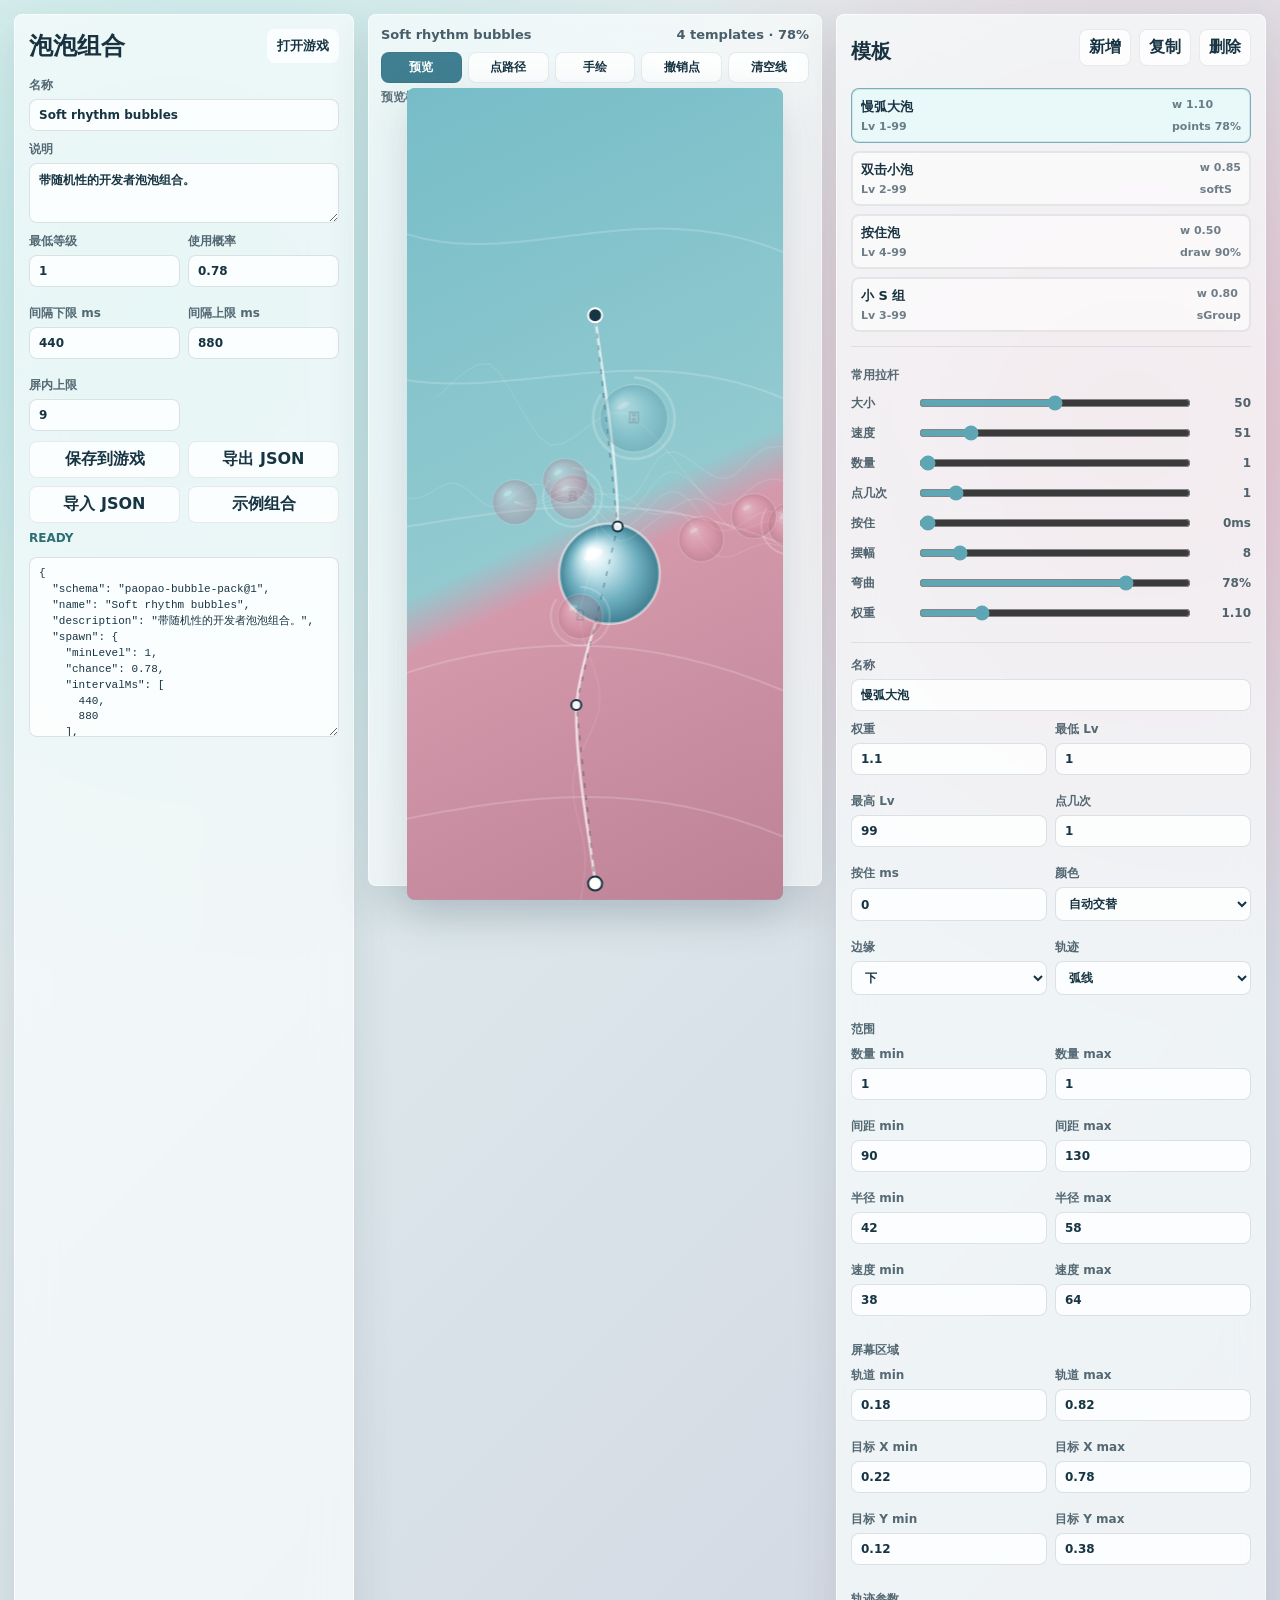
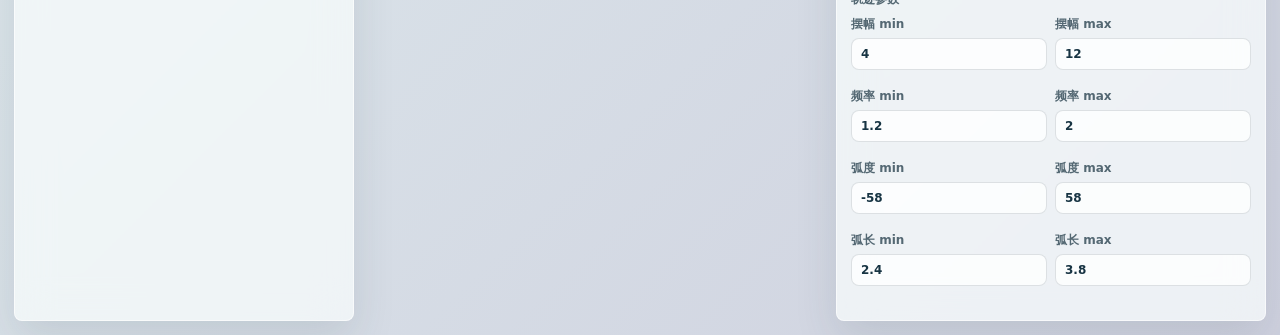
==== editor.html @ 8b2f03f8 "Add bubble path editor" ====
<!doctype html>
<html lang="zh-CN">
  <head>
    <meta charset="UTF-8" />
    <meta name="viewport" content="width=device-width, initial-scale=1" />
    <meta name="theme-color" content="#6eafc0" />
    <title>泡泡组合编辑器</title>
    <link rel="stylesheet" href="./editor.css?v=1.0.29" />
  </head>
  <body>
    <main class="editor-shell">
      <aside class="panel pack-panel">
        <header>
          <h1>泡泡组合</h1>
          <a class="game-link" href="./index.html?dev=1">打开游戏</a>
        </header>

        <label>
          名称
          <input id="packName" type="text" maxlength="40" />
        </label>
        <label>
          说明
          <textarea id="packDescription" rows="3" maxlength="160"></textarea>
        </label>

        <div class="field-grid">
          <label>
            最低等级
            <input id="spawnMinLevel" type="number" min="1" max="99" step="1" />
          </label>
          <label>
            使用概率
            <input id="spawnChance" type="number" min="0" max="1" step="0.05" />
          </label>
          <label>
            间隔下限 ms
            <input id="intervalMin" type="number" min="160" max="2400" step="20" />
          </label>
          <label>
            间隔上限 ms
            <input id="intervalMax" type="number" min="160" max="2400" step="20" />
          </label>
          <label>
            屏内上限
            <input id="maxActive" type="number" min="1" max="10" step="1" />
          </label>
        </div>

        <div class="button-row">
          <button id="savePack" type="button">保存到游戏</button>
          <button id="exportPack" type="button">导出 JSON</button>
        </div>
        <div class="button-row">
          <button id="importPack" type="button">导入 JSON</button>
          <button id="resetPack" type="button">示例组合</button>
        </div>
        <input id="importFile" type="file" accept="application/json,.json" hidden />
        <p id="statusLine" class="status-line">READY</p>
        <textarea id="jsonOutput" class="json-output" spellcheck="false"></textarea>
      </aside>

      <section class="preview-panel">
        <div class="preview-top">
          <strong id="previewName">Preview</strong>
          <span id="previewMeta">0 templates</span>
        </div>
        <div class="draw-toolbar" aria-label="轨迹绘制工具">
          <button class="tool-button active" data-mode="preview" type="button">预览</button>
          <button class="tool-button" data-mode="points" type="button">点路径</button>
          <button class="tool-button" data-mode="draw" type="button">手绘</button>
          <button id="undoPathPoint" type="button">撤销点</button>
          <button id="clearPath" type="button">清空线</button>
        </div>
        <p id="drawHint" class="draw-hint">点路径：点击添加节点，拖动已有节点微调。手绘：按住拖出轨迹。</p>
        <canvas id="previewCanvas" width="390" height="844"></canvas>
      </section>

      <aside class="panel template-panel">
        <header>
          <h2>模板</h2>
          <div class="mini-actions">
            <button id="addTemplate" type="button">新增</button>
            <button id="duplicateTemplate" type="button">复制</button>
            <button id="deleteTemplate" type="button">删除</button>
          </div>
        </header>
        <div id="templateList" class="template-list"></div>

        <section class="quick-controls">
          <h3>常用拉杆</h3>
          <label class="slider-row">
            <span>大小</span>
            <input data-slider="size" type="range" min="14" max="86" step="1" />
            <output data-slider-value="size"></output>
          </label>
          <label class="slider-row">
            <span>速度</span>
            <input data-slider="speed" type="range" min="8" max="260" step="1" />
            <output data-slider-value="speed"></output>
          </label>
          <label class="slider-row">
            <span>数量</span>
            <input data-slider="count" type="range" min="1" max="8" step="1" />
            <output data-slider-value="count"></output>
          </label>
          <label class="slider-row">
            <span>点几次</span>
            <input data-slider="tapCount" type="range" min="0" max="9" step="1" />
            <output data-slider-value="tapCount"></output>
          </label>
          <label class="slider-row">
            <span>按住</span>
            <input data-slider="holdMs" type="range" min="0" max="5000" step="50" />
            <output data-slider-value="holdMs"></output>
          </label>
          <label class="slider-row">
            <span>摆幅</span>
            <input data-slider="amplitude" type="range" min="0" max="64" step="1" />
            <output data-slider-value="amplitude"></output>
          </label>
          <label class="slider-row">
            <span>弯曲</span>
            <input data-slider="pathCurve" type="range" min="0" max="100" step="1" />
            <output data-slider-value="pathCurve"></output>
          </label>
          <label class="slider-row">
            <span>权重</span>
            <input data-slider="weight" type="range" min="0.05" max="5" step="0.05" />
            <output data-slider-value="weight"></output>
          </label>
        </section>

        <form id="templateForm" class="template-form">
          <label>
            名称
            <input data-template="label" type="text" maxlength="28" />
          </label>

          <div class="field-grid">
            <label>
              权重
              <input data-template="weight" type="number" min="0.05" max="20" step="0.05" />
            </label>
            <label>
              最低 Lv
              <input data-template="levelMin" type="number" min="1" max="99" step="1" />
            </label>
            <label>
              最高 Lv
              <input data-template="levelMax" type="number" min="1" max="99" step="1" />
            </label>
            <label>
              点几次
              <input data-template="tapCount" type="number" min="0" max="9" step="1" />
            </label>
            <label>
              按住 ms
              <input data-template="holdMs" type="number" min="0" max="5000" step="50" />
            </label>
            <label>
              颜色
              <select data-template="colorMode">
                <option value="auto">自动交替</option>
                <option value="random">随机</option>
                <option value="background">出生背景</option>
                <option value="left">蓝色</option>
                <option value="right">粉色</option>
              </select>
            </label>
            <label>
              边缘
              <select data-template="edge">
                <option value="random">随机</option>
                <option value="left">左</option>
                <option value="right">右</option>
                <option value="top">上</option>
                <option value="bottom">下</option>
              </select>
            </label>
            <label>
              轨迹
              <select data-template="trajectory">
                <option value="straight">直线</option>
                <option value="softS">柔 S</option>
                <option value="arc">弧线</option>
                <option value="zigzag">轻折线</option>
                <option value="spray">喷射</option>
                <option value="fan">扇形</option>
                <option value="sGroup">S 组</option>
                <option value="arcDuo">双弧</option>
              </select>
            </label>
          </div>

          <h3>范围</h3>
          <div class="field-grid">
            <label>
              数量 min
              <input data-template="count.0" type="number" min="1" max="8" step="1" />
            </label>
            <label>
              数量 max
              <input data-template="count.1" type="number" min="1" max="8" step="1" />
            </label>
            <label>
              间距 min
              <input data-template="spacingMs.0" type="number" min="0" max="1400" step="10" />
            </label>
            <label>
              间距 max
              <input data-template="spacingMs.1" type="number" min="0" max="1400" step="10" />
            </label>
            <label>
              半径 min
              <input data-template="size.0" type="number" min="14" max="86" step="1" />
            </label>
            <label>
              半径 max
              <input data-template="size.1" type="number" min="14" max="86" step="1" />
            </label>
            <label>
              速度 min
              <input data-template="speed.0" type="number" min="8" max="260" step="1" />
            </label>
            <label>
              速度 max
              <input data-template="speed.1" type="number" min="8" max="260" step="1" />
            </label>
          </div>

          <h3>屏幕区域</h3>
          <div class="field-grid">
            <label>
              轨道 min
              <input data-template="lane.0" type="number" min="0.08" max="0.92" step="0.01" />
            </label>
            <label>
              轨道 max
              <input data-template="lane.1" type="number" min="0.08" max="0.92" step="0.01" />
            </label>
            <label>
              目标 X min
              <input data-template="aimX.0" type="number" min="0.05" max="0.95" step="0.01" />
            </label>
            <label>
              目标 X max
              <input data-template="aimX.1" type="number" min="0.05" max="0.95" step="0.01" />
            </label>
            <label>
              目标 Y min
              <input data-template="aimY.0" type="number" min="0.05" max="0.95" step="0.01" />
            </label>
            <label>
              目标 Y max
              <input data-template="aimY.1" type="number" min="0.05" max="0.95" step="0.01" />
            </label>
          </div>

          <h3>轨迹参数</h3>
          <div class="field-grid">
            <label>
              摆幅 min
              <input data-template="amplitude.0" type="number" min="0" max="64" step="1" />
            </label>
            <label>
              摆幅 max
              <input data-template="amplitude.1" type="number" min="0" max="64" step="1" />
            </label>
            <label>
              频率 min
              <input data-template="frequency.0" type="number" min="0.4" max="8" step="0.1" />
            </label>
            <label>
              频率 max
              <input data-template="frequency.1" type="number" min="0.4" max="8" step="0.1" />
            </label>
            <label>
              弧度 min
              <input data-template="arcBend.0" type="number" min="-110" max="110" step="1" />
            </label>
            <label>
              弧度 max
              <input data-template="arcBend.1" type="number" min="-110" max="110" step="1" />
            </label>
            <label>
              弧长 min
              <input data-template="arcLife.0" type="number" min="0.5" max="8" step="0.1" />
            </label>
            <label>
              弧长 max
              <input data-template="arcLife.1" type="number" min="0.5" max="8" step="0.1" />
            </label>
          </div>
        </form>
      </aside>
    </main>
    <script src="./editor.js?v=1.0.29" defer></script>
  </body>
</html>
---- editor.css ----
:root {
  color-scheme: light;
  font-family:
    "Microsoft YaHei UI", "PingFang SC", "Hiragino Sans GB",
    ui-rounded, system-ui, sans-serif;
  background: #6f8088;
  color: #183240;
}

* {
  box-sizing: border-box;
}

html,
body {
  width: 100%;
  min-height: 100%;
  margin: 0;
}

body {
  background:
    radial-gradient(circle at 12% 16%, rgba(165, 225, 226, 0.66), transparent 34%),
    radial-gradient(circle at 88% 22%, rgba(239, 166, 185, 0.62), transparent 32%),
    linear-gradient(135deg, #e9f1ef 0%, #dbe5ea 46%, #cfd1df 100%);
}

button,
input,
select,
textarea {
  font: inherit;
}

button {
  border: 0;
  border-radius: 8px;
  padding: 8px 10px;
  color: #173443;
  background: rgba(255, 255, 255, 0.82);
  box-shadow: inset 0 0 0 1px rgba(30, 61, 74, 0.1);
  font-weight: 900;
  cursor: pointer;
}

button:hover {
  background: #ffffff;
}

.editor-shell {
  min-height: 100vh;
  display: grid;
  grid-template-columns: minmax(280px, 340px) minmax(340px, 1fr) minmax(340px, 430px);
  gap: 14px;
  padding: 14px;
}

.panel,
.preview-panel {
  min-height: 0;
  border: 1px solid rgba(255, 255, 255, 0.58);
  border-radius: 8px;
  background: rgba(248, 252, 252, 0.72);
  box-shadow: 0 18px 44px rgba(39, 63, 76, 0.12);
  backdrop-filter: blur(18px);
}

.panel {
  overflow: auto;
  padding: 14px;
}

header {
  display: flex;
  align-items: center;
  justify-content: space-between;
  gap: 10px;
  margin-bottom: 14px;
}

h1,
h2,
h3 {
  margin: 0;
  letter-spacing: 0;
}

h1 {
  font-size: 24px;
}

h2 {
  font-size: 20px;
}

h3 {
  margin-top: 16px;
  margin-bottom: 8px;
  color: rgba(24, 50, 64, 0.72);
  font-size: 12px;
  text-transform: uppercase;
}

.game-link {
  border-radius: 8px;
  padding: 8px 10px;
  color: #173443;
  background: rgba(255, 255, 255, 0.78);
  text-decoration: none;
  font-size: 13px;
  font-weight: 900;
}

label {
  display: grid;
  gap: 5px;
  margin-bottom: 10px;
  color: rgba(24, 50, 64, 0.72);
  font-size: 12px;
  font-weight: 900;
}

input,
select,
textarea {
  width: 100%;
  min-width: 0;
  border: 1px solid rgba(30, 61, 74, 0.14);
  border-radius: 8px;
  padding: 8px 9px;
  color: #173443;
  background: rgba(255, 255, 255, 0.78);
  outline: none;
}

textarea {
  resize: vertical;
}

input:focus,
select:focus,
textarea:focus {
  border-color: rgba(95, 166, 181, 0.78);
  box-shadow: 0 0 0 3px rgba(105, 181, 196, 0.18);
}

.field-grid {
  display: grid;
  grid-template-columns: repeat(2, minmax(0, 1fr));
  gap: 8px;
}

.button-row,
.mini-actions {
  display: flex;
  gap: 8px;
  margin-bottom: 8px;
}

.button-row button,
.mini-actions button {
  flex: 1;
}

.status-line {
  min-height: 18px;
  margin: 8px 0;
  color: #2d6f76;
  font-size: 12px;
  font-weight: 900;
}

.json-output {
  min-height: 180px;
  max-height: 34vh;
  font-family: "Cascadia Mono", Consolas, monospace;
  font-size: 11px;
  line-height: 1.45;
}

.preview-panel {
  position: sticky;
  top: 14px;
  height: calc(100vh - 28px);
  display: grid;
  grid-template-rows: auto auto auto minmax(0, 1fr);
  place-items: center;
  padding: 12px;
}

.preview-top {
  width: min(100%, 430px);
  display: flex;
  justify-content: space-between;
  gap: 10px;
  margin-bottom: 10px;
  color: rgba(24, 50, 64, 0.78);
  font-size: 13px;
  font-weight: 900;
}

.draw-toolbar {
  width: min(100%, 430px);
  display: grid;
  grid-template-columns: repeat(5, minmax(0, 1fr));
  gap: 6px;
  margin-bottom: 6px;
}

.draw-toolbar button {
  min-width: 0;
  padding: 7px 6px;
  font-size: 12px;
}

.tool-button.active {
  color: #ffffff;
  background: #3f7f91;
}

.draw-hint {
  width: min(100%, 430px);
  min-height: 18px;
  margin: 0 0 8px;
  color: rgba(24, 50, 64, 0.68);
  font-size: 12px;
  font-weight: 800;
}

#previewCanvas {
  width: min(100%, 430px, calc((100vh - 88px) * 0.462));
  max-height: calc(100vh - 88px);
  aspect-ratio: 390 / 844;
  border-radius: 8px;
  background: #7ec0ca;
  box-shadow: 0 16px 44px rgba(39, 63, 76, 0.18);
  touch-action: none;
}

.template-list {
  display: grid;
  gap: 8px;
  margin-bottom: 14px;
}

.template-card {
  display: grid;
  grid-template-columns: 1fr auto;
  gap: 4px 8px;
  border: 1px solid rgba(30, 61, 74, 0.1);
  border-radius: 8px;
  padding: 9px;
  color: #183240;
  background: rgba(255, 255, 255, 0.58);
  text-align: left;
}

.template-card.active {
  border-color: rgba(84, 153, 169, 0.76);
  background: rgba(232, 249, 250, 0.86);
}

.template-card strong {
  overflow: hidden;
  text-overflow: ellipsis;
  white-space: nowrap;
  font-size: 13px;
}

.template-card span {
  color: rgba(24, 50, 64, 0.62);
  font-size: 11px;
  font-weight: 800;
}

.template-form {
  padding-bottom: 10px;
}

.quick-controls {
  border-top: 1px solid rgba(30, 61, 74, 0.1);
  border-bottom: 1px solid rgba(30, 61, 74, 0.1);
  padding: 4px 0 10px;
  margin-bottom: 14px;
}

.slider-row {
  grid-template-columns: 58px minmax(0, 1fr) 54px;
  align-items: center;
  gap: 8px;
  margin-bottom: 8px;
}

.slider-row span,
.slider-row output {
  color: rgba(24, 50, 64, 0.74);
  font-size: 12px;
  font-weight: 900;
}

.slider-row output {
  text-align: right;
  font-variant-numeric: tabular-nums;
}

.slider-row input[type="range"] {
  padding: 0;
  accent-color: #5fa6b5;
  background: transparent;
}

@media (max-width: 1100px) {
  .editor-shell {
    grid-template-columns: 320px minmax(320px, 1fr);
  }

  .template-panel {
    grid-column: 1 / -1;
  }
}

@media (max-width: 760px) {
  body {
    overflow: auto;
  }

  .editor-shell {
    grid-template-columns: 1fr;
    padding: 10px;
  }

  .preview-panel {
    position: static;
    height: auto;
  }

  #previewCanvas {
    width: min(100%, 390px);
  }
}
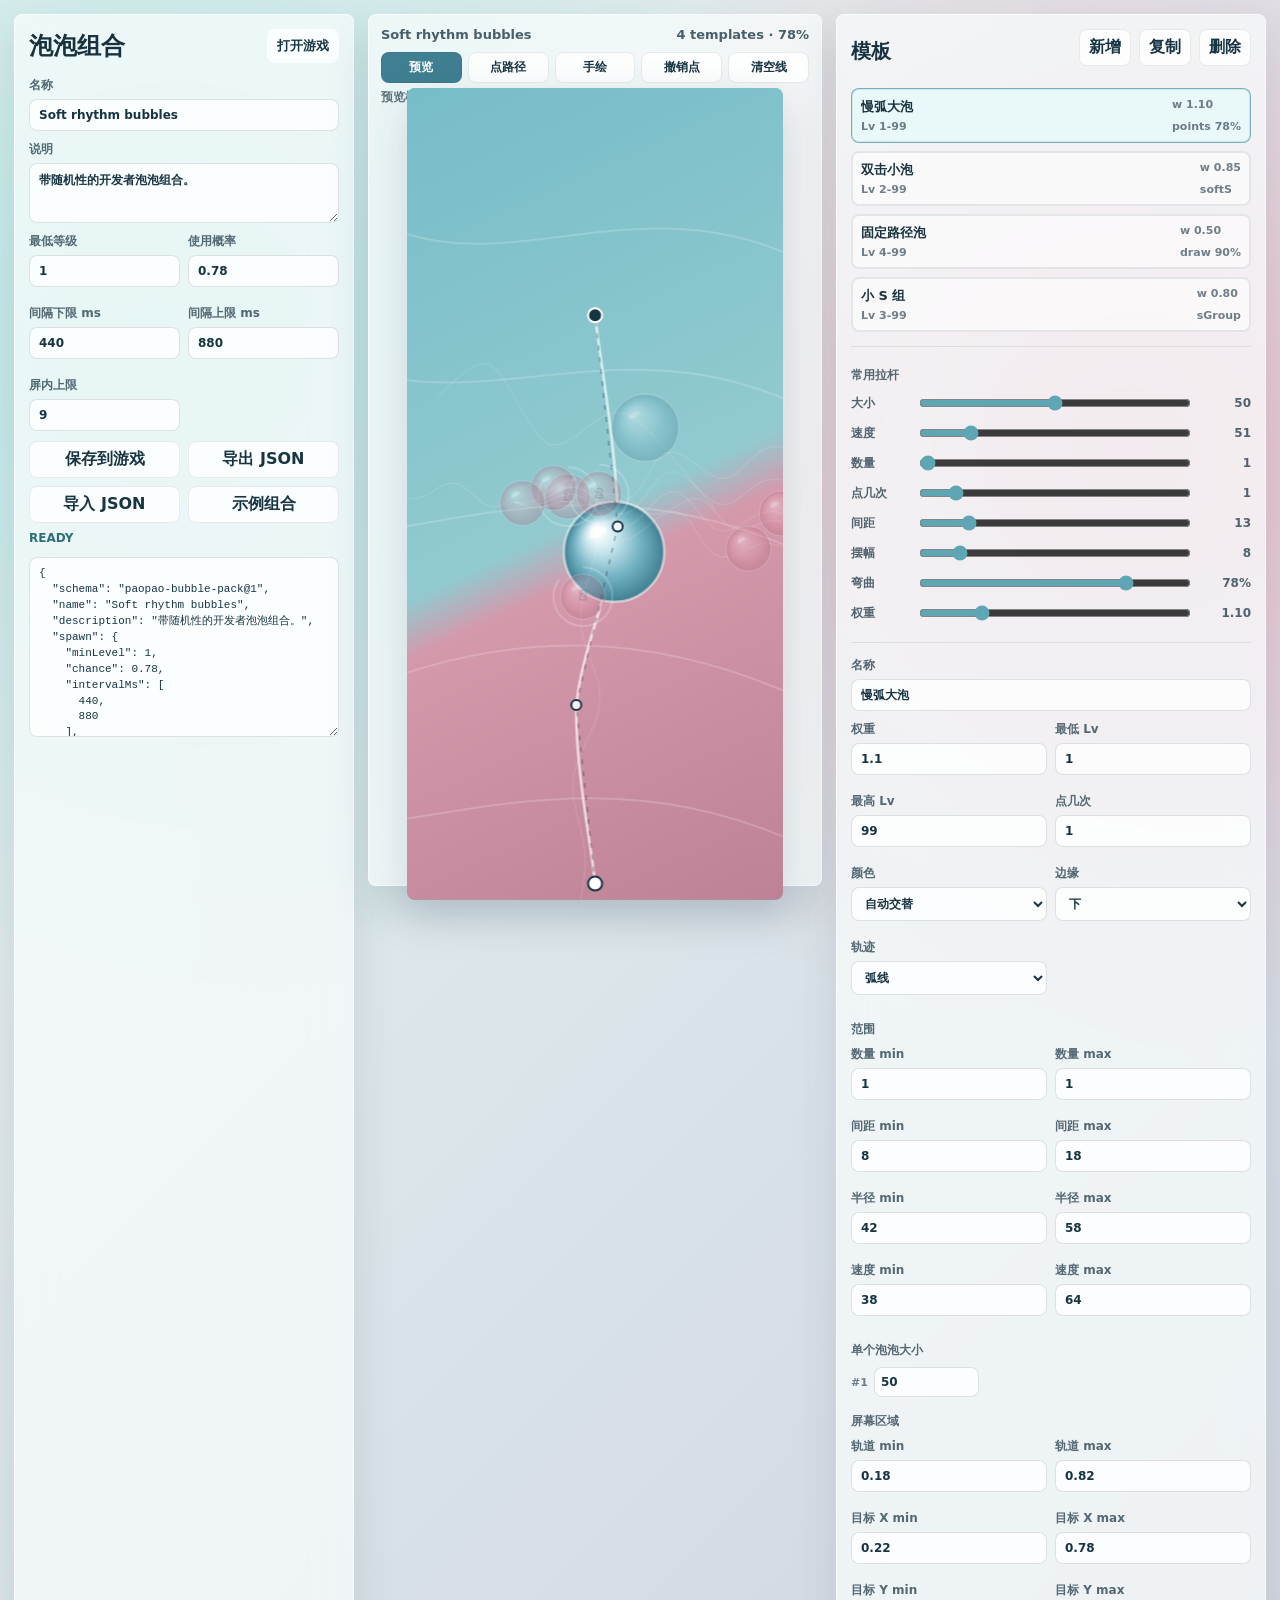
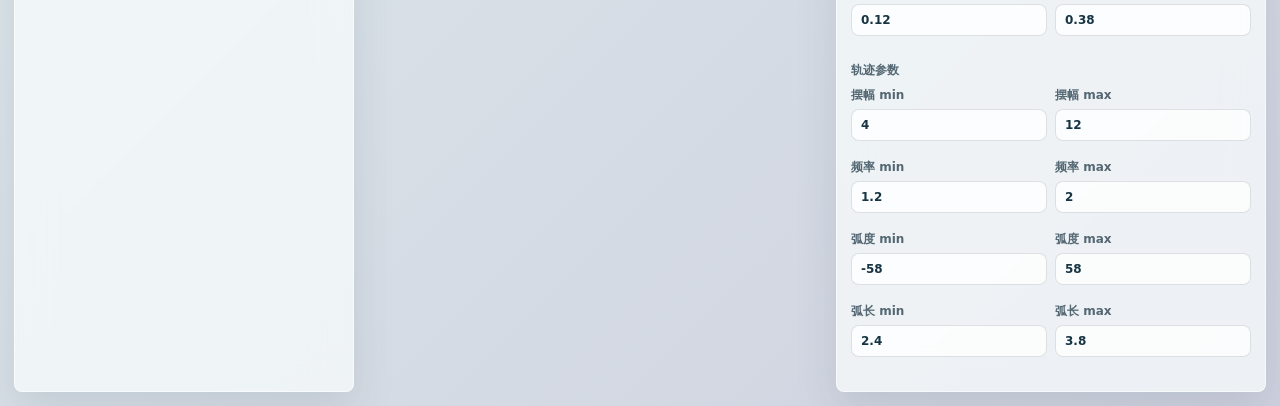
==== commit b4831251: "Merge latest background logic" ====
--- a/editor.html
+++ b/editor.html
@@ -5,7 +5,7 @@
     <meta name="viewport" content="width=device-width, initial-scale=1" />
     <meta name="theme-color" content="#6eafc0" />
     <title>泡泡组合编辑器</title>
-    <link rel="stylesheet" href="./editor.css?v=1.0.29" />
+    <link rel="stylesheet" href="./editor.css?v=1.1.0" />
   </head>
   <body>
     <main class="editor-shell">
@@ -43,7 +43,7 @@
           </label>
           <label>
             屏内上限
-            <input id="maxActive" type="number" min="1" max="10" step="1" />
+            <input id="maxActive" type="number" min="1" max="12" step="1" />
           </label>
         </div>
 
@@ -101,7 +101,7 @@
           </label>
           <label class="slider-row">
             <span>数量</span>
-            <input data-slider="count" type="range" min="1" max="8" step="1" />
+            <input data-slider="count" type="range" min="1" max="12" step="1" />
             <output data-slider-value="count"></output>
           </label>
           <label class="slider-row">
@@ -110,9 +110,9 @@
             <output data-slider-value="tapCount"></output>
           </label>
           <label class="slider-row">
-            <span>按住</span>
-            <input data-slider="holdMs" type="range" min="0" max="5000" step="50" />
-            <output data-slider-value="holdMs"></output>
+            <span>间距</span>
+            <input data-slider="spacing" type="range" min="0" max="80" step="1" />
+            <output data-slider-value="spacing"></output>
           </label>
           <label class="slider-row">
             <span>摆幅</span>
@@ -153,10 +153,6 @@
             <label>
               点几次
               <input data-template="tapCount" type="number" min="0" max="9" step="1" />
-            </label>
-            <label>
-              按住 ms
-              <input data-template="holdMs" type="number" min="0" max="5000" step="50" />
             </label>
             <label>
               颜色
@@ -197,19 +193,19 @@
           <div class="field-grid">
             <label>
               数量 min
-              <input data-template="count.0" type="number" min="1" max="8" step="1" />
+              <input data-template="count.0" type="number" min="1" max="12" step="1" />
             </label>
             <label>
               数量 max
-              <input data-template="count.1" type="number" min="1" max="8" step="1" />
+              <input data-template="count.1" type="number" min="1" max="12" step="1" />
             </label>
             <label>
               间距 min
-              <input data-template="spacingMs.0" type="number" min="0" max="1400" step="10" />
+              <input data-template="spacing.0" type="number" min="0" max="80" step="1" />
             </label>
             <label>
               间距 max
-              <input data-template="spacingMs.1" type="number" min="0" max="1400" step="10" />
+              <input data-template="spacing.1" type="number" min="0" max="80" step="1" />
             </label>
             <label>
               半径 min
@@ -228,6 +224,9 @@
               <input data-template="speed.1" type="number" min="8" max="260" step="1" />
             </label>
           </div>
+
+          <h3>单个泡泡大小</h3>
+          <div id="bubbleSizeList" class="bubble-size-list"></div>
 
           <h3>屏幕区域</h3>
           <div class="field-grid">
@@ -295,6 +294,6 @@
         </form>
       </aside>
     </main>
-    <script src="./editor.js?v=1.0.29" defer></script>
+    <script src="./editor.js?v=1.1.0" defer></script>
   </body>
 </html>
--- a/editor.css
+++ b/editor.css
@@ -309,6 +309,29 @@
   background: transparent;
 }
 
+.bubble-size-list {
+  display: grid;
+  grid-template-columns: repeat(3, minmax(0, 1fr));
+  gap: 8px;
+}
+
+.bubble-size-row {
+  grid-template-columns: auto minmax(0, 1fr);
+  align-items: center;
+  gap: 6px;
+  margin: 0;
+}
+
+.bubble-size-row span {
+  color: rgba(24, 50, 64, 0.62);
+  font-size: 11px;
+  font-weight: 900;
+}
+
+.bubble-size-row input {
+  padding: 7px 6px;
+}
+
 @media (max-width: 1100px) {
   .editor-shell {
     grid-template-columns: 320px minmax(320px, 1fr);
